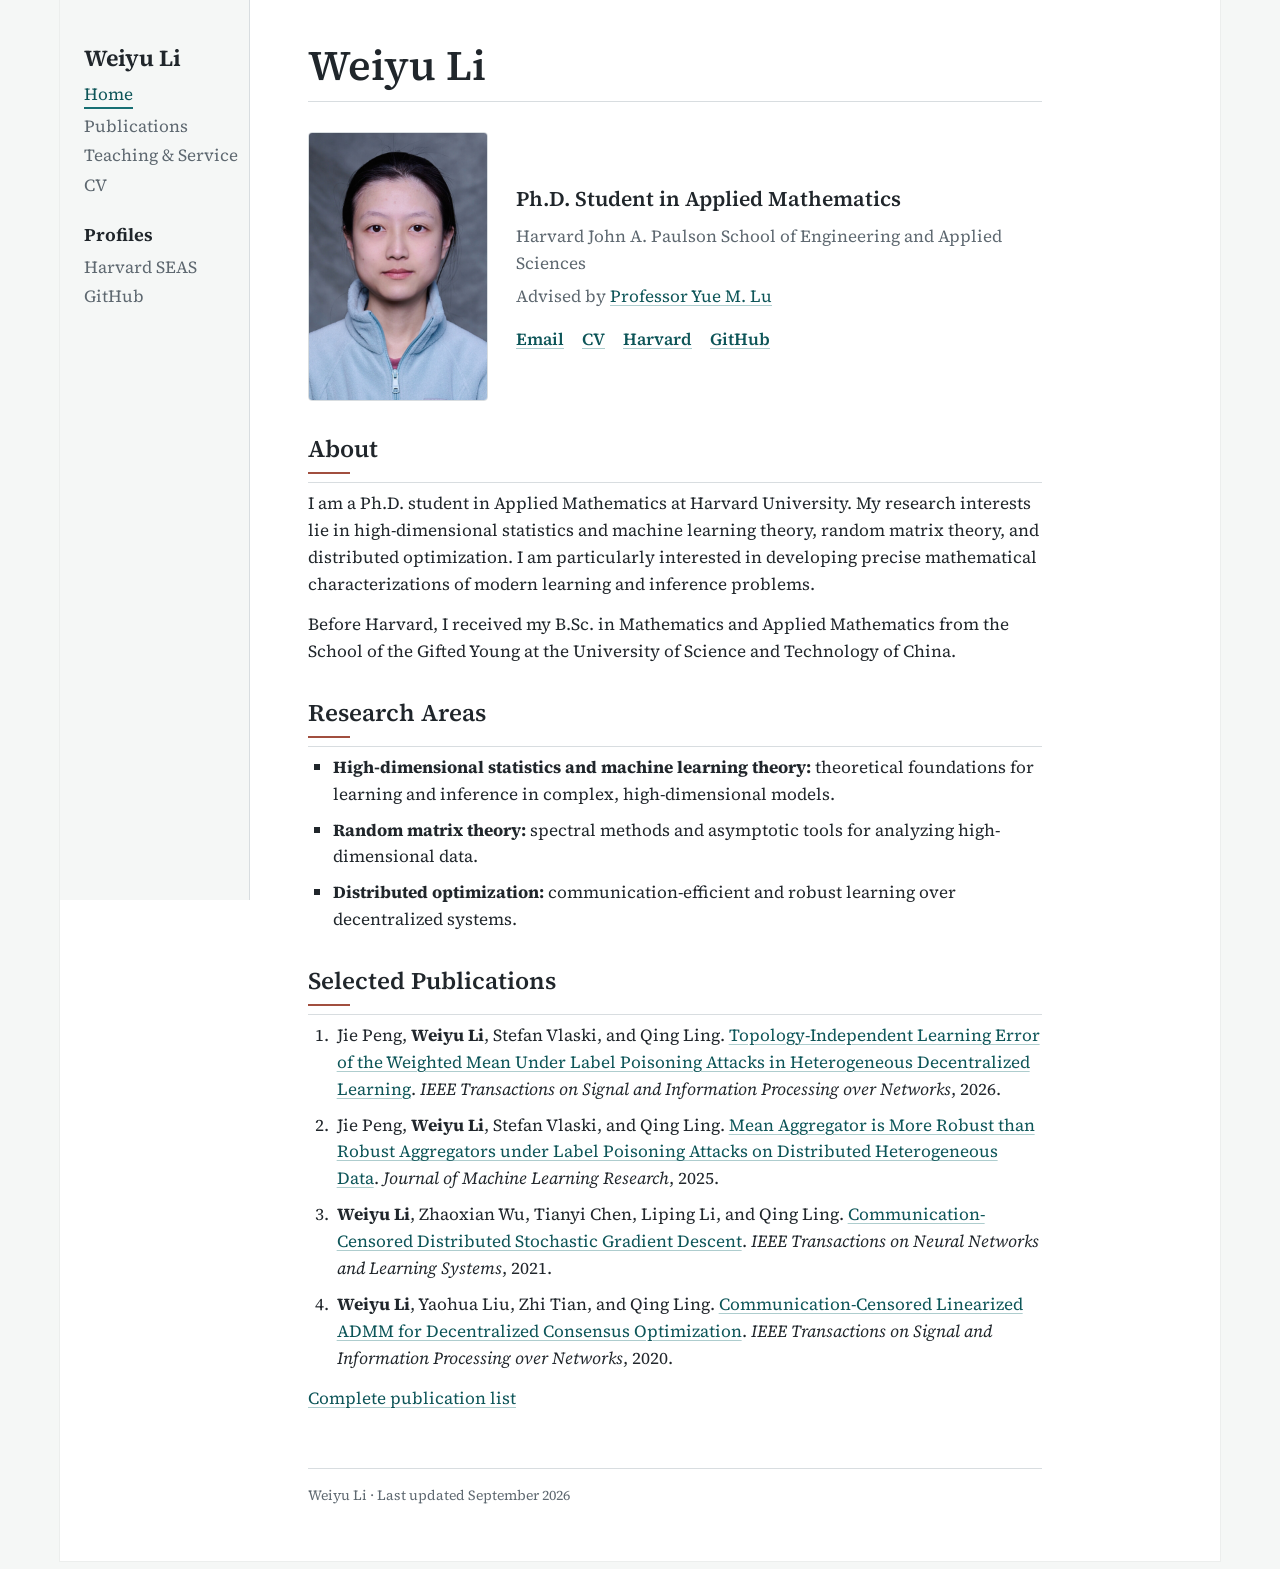
==== index.html @ 2304e321 "Build academic website Add a responsive Jemdoc site with publications, teaching and service, CV, and" ====
<!DOCTYPE html>
<html lang="en">
<head>
<meta charset="utf-8">
<meta name="generator" content="jemdoc, see https://www.cvxgrp.org/jemdoc-cvx/index.html">
<link rel="stylesheet" href="jemdoc-cvx.css">
<link rel="stylesheet" href="site.css">
<title>Weiyu Li</title>
</head>
<body>
<div id="tlayout">
<nav id="layout-menu">
<div class="menu-category">Weiyu Li</div>
<div class="menu-item"><a href="index.html" class="current">Home</a></div>
<div class="menu-item"><a href="publications.html">Publications</a></div>
<div class="menu-item"><a href="teaching.html">Teaching&nbsp;&amp;&nbsp;Service</a></div>
<div class="menu-item"><a href="cv.html">CV</a></div>
<div class="menu-category">Profiles</div>
<div class="menu-item"><a href="https://seas.harvard.edu/person/weiyu-li" target="blank">Harvard&nbsp;SEAS</a></div>
<div class="menu-item"><a href="https://github.com/Weiyu-USTC" target="blank">GitHub</a></div>
</nav>
<main id="layout-content">
<div id="toptitle">
<h1>Weiyu Li</h1>
</div>
<div class="profile-intro">
  <img class="profile-photo" src="assets/weiyu-li.jpg" alt="Portrait of Weiyu Li">
  <div class="profile-copy">
    <p class="role">Ph.D. Student in Applied Mathematics</p>
    <p>Harvard John A. Paulson School of Engineering and Applied Sciences</p>
    <p>Advised by <a href="https://lu.seas.harvard.edu/">Professor Yue M. Lu</a></p>
    <nav class="profile-links" aria-label="Academic profiles">
      <a href="mailto:weiyuli@g.harvard.edu">Email</a>
      <a href="assets/Weiyu_Li_CV.pdf">CV</a>
      <a href="https://seas.harvard.edu/person/weiyu-li">Harvard</a>
      <a href="https://github.com/Weiyu-USTC">GitHub</a>
    </nav>
  </div>
</div>
<h2>About</h2>
<p>I am a Ph.D. student in Applied Mathematics at Harvard University. My research
interests lie in high-dimensional statistics and machine learning theory,
random matrix theory, and distributed optimization. I am particularly
interested in developing precise mathematical characterizations of modern
learning and inference problems.
</p>
<p>Before Harvard, I received my B.Sc. in Mathematics and Applied Mathematics
from the School of the Gifted Young at the University of Science and Technology
of China.
</p>
<h2>Research Areas</h2>
<ul>
<li><p><b>High-dimensional statistics and machine learning theory:</b> theoretical
foundations for learning and inference in complex, high-dimensional models.
</p>
</li>
<li><p><b>Random matrix theory:</b> spectral methods and asymptotic tools for analyzing
high-dimensional data.
</p>
</li>
<li><p><b>Distributed optimization:</b> communication-efficient and robust learning over
decentralized systems.
</p>
</li>
</ul>
<h2>Selected Publications</h2>
<ol>
<li><p>Jie Peng, <b>Weiyu Li</b>, Stefan Vlaski, and Qing Ling. <a href="https://ieeexplore.ieee.org/document/11603310" target=&ldquo;blank&rdquo;>Topology-Independent Learning Error of the Weighted Mean Under Label Poisoning Attacks in Heterogeneous Decentralized Learning</a>. <i>IEEE Transactions on Signal and Information Processing over Networks</i>, 2026.
</p>
</li>
<li><p>Jie Peng, <b>Weiyu Li</b>, Stefan Vlaski, and Qing Ling. <a href="https://jmlr.org/papers/v26/24-1307.html" target=&ldquo;blank&rdquo;>Mean Aggregator is More Robust than Robust Aggregators under Label Poisoning Attacks on Distributed Heterogeneous Data</a>. <i>Journal of Machine Learning Research</i>, 2025.
</p>
</li>
<li><p><b>Weiyu Li</b>, Zhaoxian Wu, Tianyi Chen, Liping Li, and Qing Ling. <a href="https://doi.org/10.1109/TNNLS.2021.3083655" target=&ldquo;blank&rdquo;>Communication-Censored Distributed Stochastic Gradient Descent</a>. <i>IEEE Transactions on Neural Networks and Learning Systems</i>, 2021.
</p>
</li>
<li><p><b>Weiyu Li</b>, Yaohua Liu, Zhi Tian, and Qing Ling. <a href="https://ieeexplore.ieee.org/document/8926528" target=&ldquo;blank&rdquo;>Communication-Censored Linearized ADMM for Decentralized Consensus Optimization</a>. <i>IEEE Transactions on Signal and Information Processing over Networks</i>, 2020.
</p>
</li>
</ol>
<p><a href="publications.html" target=&ldquo;blank&rdquo;>Complete publication list</a>
</p>
<footer class="site-footer">Weiyu Li &middot; Last updated September 2026</footer>
</main>
</div>
</body>
</html>
---- jemdoc-cvx.css ----
/* jemdoc-cvx default theme.
 *
 * Modernizes the original jemdoc.css palette and typography while keeping
 * the same selectors and overall layout intact. Self-contained: copy this
 * file (and the adjacent fonts/ directory) next to your output html.
 *
 * Changes from the legacy jemdoc.css:
 *   - Body type: Source Serif 4 (variable, woff2, self-hosted), replaces Georgia.
 *   - Mono: JetBrains Mono (variable, woff2, self-hosted), replaces Monaco.
 *   - Inline `+code+` background: cool light gray (was the iconic yellow).
 *   - Background: very subtle warm off-white (was pure white).
 *   - Heading / link color: muted slate-blue (was a more saturated steel-blue).
 *   - Heading underline: lifted to a softer gray.
 */

@font-face {
	font-family: "Source Serif 4";
	src: url("fonts/source-serif-4-latin-wght-normal.woff2") format("woff2-variations");
	font-weight: 200 900;
	font-style: normal;
	font-display: swap;
}

@font-face {
	font-family: "Source Serif 4";
	src: url("fonts/source-serif-4-latin-wght-italic.woff2") format("woff2-variations");
	font-weight: 200 900;
	font-style: italic;
	font-display: swap;
}

@font-face {
	font-family: "JetBrains Mono";
	src: url("fonts/jetbrains-mono-latin-wght-normal.woff2") format("woff2-variations");
	font-weight: 100 800;
	font-style: normal;
	font-display: swap;
}

#tlayout {
	display: grid;
	grid-template-columns: auto minmax(0, 1fr);
	background: #fbfaf7;
}

body {
	background: #fbfaf7;
	color: #1f1f1f;
	font-family: "Source Serif 4", Georgia, "Times New Roman", serif;
	padding-bottom: 8px;
	margin: 0;
}

#layout-menu {
	background: #f3f1ec;
	border: 1px solid #e1ddd3;
	padding-top: 0.5em;
	padding-left: 8px;
	padding-right: 8px;
	font-size: 1.0em;
	white-space: nowrap;
	text-align: left;
}

#layout-content {
	padding-top: 0.0em;
	padding-left: 1.0em;
	padding-right: 1.0em;
	border: none;
	background: #fbfaf7;
	text-align: left;
}

#layout-menu a {
	line-height: 1.5em;
	margin-left: 0.5em;
}

code {
	background: #eef0f4;
	padding: 0.05em 0.25em;
	border-radius: 3px;
}

pre, code {
	font-size: 90%;
	font-family: "JetBrains Mono", Menlo, Consolas, monospace;
}

pre code {
	/* Inside <pre> blocks, drop the inline-code chip styling. */
	background: transparent;
	padding: 0;
	border-radius: 0;
}

a, a > code {
	color: #3a5a80;
	text-decoration: none;
}

a:hover {
	border-bottom: 1px #8a9cb1 dotted;
}

#layout-menu a.current:link, #layout-menu a.current:visited {
	color: #2a4566;
	border-bottom: 1px #8a9cb1 solid;
}
#layout-menu a:link, #layout-menu a:visited, #layout-menu a:hover {
	color: #5a7da3;
	text-decoration: none;
}
#layout-menu a:hover {
	text-decoration: none;
}

div.menu-category {
	border-bottom: 1px solid #b8b3a8;
	margin-top: 0.8em;
	padding-top: 0.2em;
	padding-bottom: 0.1em;
	font-weight: bold;
}

div.menu-item {
	padding-left: 16px;
	text-indent: -16px;
}

div#toptitle {
	padding-bottom: 0.2em;
	margin-bottom: 1.5em;
	border-bottom: 3px double #c8c2b3;
}

/* Reduce space if we begin the page with a title. */
div#toptitle + h2, div#toptitle + h3 {
	margin-top: -0.7em;
}

div#subtitle {
	margin-top: 0.0em;
	margin-bottom: 0.0em;
	padding-top: 0em;
	padding-bottom: 0.1em;
}

em {
	font-style: italic;
}

strong {
	font-weight: bold;
}


h1, h2, h3 {
	color: #3a5a80;
	margin-top: 0.7em;
	margin-bottom: 0.3em;
	padding-bottom: 0.2em;
	line-height: 1.0;
	padding-top: 0.5em;
	border-bottom: 1px solid #d4d4d0;
}

h1 {
	font-size: 165%;
}

h2 {
	padding-top: 0.8em;
	font-size: 125%;
}

h2 + h3 {
	padding-top: 0.2em;
}

h3 {
	font-size: 110%;
	border-bottom: none;
}

p {
	margin-top: 0.0em;
	margin-bottom: 0.8em;
	padding: 0;
	line-height: 1.4;
}

pre {
	padding: 0;
	margin: 0;
}

div#footer {
	font-size: small;
	border-top: 1px solid #d4d4d0;
	padding-top: 0.1em;
	margin-top: 4.0em;
	color: #b8b3a8;
}

div#footer a {
	color: #8a9cb1;
}

div#footer-text {
	float: left;
	padding-bottom: 8px;
}

ul, ol, dl {
	margin-top: 0.2em;
	padding-top: 0;
	margin-bottom: 0.8em;
}

dt {
	margin-top: 0.5em;
	margin-bottom: 0;
}

dl {
	margin-left: 20px;
}

dd {
	color: #2a2a2a;
}

dd > *:first-child {
	margin-top: 0;
}

ul {
	list-style-position: outside;
	list-style-type: square;
}

p + ul, p + ol {
	margin-top: -0.5em;
}

li ul, li ol {
	margin-top: -0.3em;
}

ol {
	list-style-position: outside;
	list-style-type: decimal;
}

li p, dd p {
	margin-bottom: 0.3em;
}


ol ol {
	list-style-type: lower-alpha;
}

ol ol ol {
	list-style-type: lower-roman;
}

p + div.codeblock {
	margin-top: -0.6em;
}

div.codeblock, div.infoblock {
	margin-right: 0%;
	margin-top: 1.2em;
	margin-bottom: 1.3em;
}

div.blocktitle {
	font-weight: bold;
	color: #b86c52;
	margin-top: 1.2em;
	margin-bottom: 0.1em;
}

div.blockcontent {
	border: 1px solid #dcd6c8;
	padding: 0.3em 0.5em;
}

div.infoblock > div.blockcontent {
	background: #fbf6e8;
}

div.blockcontent p + ul, div.blockcontent p + ol {
	margin-top: 0.4em;
}

div.infoblock p {
	margin-bottom: 0em;
}

div.infoblock li p, div.infoblock dd p {
	margin-bottom: 0.5em;
}

div.infoblock p + p {
	margin-top: 0.8em;
}

div.codeblock > div.blockcontent {
	background: #f3f1ec;
}

span.pycommand {
	color: #1c5078;
}

span.statement {
	color: #4a8a4a;
}
span.builtin {
	color: #3a5a80;
}
span.special {
	color: #a85c4a;
}
span.operator {
	color: #a85c4a;
}
span.error {
	color: #b04848;
}
span.comment, span.comment > *, span.string, span.string > * {
	color: #7a7770;
}

@media print {
	#layout-menu {
		display: none;
	}

}

#fwtitle {
	margin: 2px;
}

#fwtitle #toptitle {
	padding-left: 0.5em;
	margin-bottom: 0.5em;
}

#layout-content h1:first-child, #layout-content h2:first-child, #layout-content h3:first-child {
	margin-top: -0.7em;
}

div#toptitle h1, #layout-content div#toptitle h1 {
	margin-bottom: 0.0em;
	padding-bottom: 0.1em;
	padding-top: 0;
	margin-top: 0.5em;
	border-bottom: none;
}

.eqwl {
	text-align: center;
	padding-top: 0.6em;
	padding-bottom: 0.2em;
	margin: 0;
}

table {
	border: 2px solid #2a2a2a;
	border-collapse: collapse;
}

td {
	padding: 2px;
	padding-left: 0.5em;
	padding-right: 0.5em;
	text-align: center;
	border: 1px solid #b8b3a8;
}

table + table {
	margin-top: 1em;
}

tr.heading {
	font-weight: bold;
	border-bottom: 2px solid #2a2a2a;
}

img {
	border: none;
}

table.imgtable, table.imgtable td {
	border: none;
	text-align: left;
}
---- site.css ----
:root {
  --ink: #20262b;
  --muted: #5e6870;
  --line: #d8dde0;
  --paper: #ffffff;
  --menu: #f5f7f6;
  --accent: #176f73;
  --accent-dark: #0d5558;
  --warm: #a14f3f;
}

html {
  background: var(--menu);
}

body {
  background: var(--menu);
  color: var(--ink);
  font-size: 17px;
}

#tlayout {
  grid-template-columns: 190px minmax(0, 1fr);
  max-width: 1160px;
  min-height: 100vh;
  margin: 0 auto;
  background: var(--paper);
  box-shadow: 0 0 0 1px rgba(32, 38, 43, 0.04);
}

#layout-menu {
  position: sticky;
  top: 0;
  align-self: start;
  min-height: 100vh;
  box-sizing: border-box;
  padding: 42px 24px;
  background: var(--menu);
  border: 0;
  border-right: 1px solid var(--line);
  white-space: normal;
}

#layout-menu a {
  display: inline-block;
  margin-left: 0;
  line-height: 1.45;
}

#layout-menu a:link,
#layout-menu a:visited,
#layout-menu a:hover {
  color: var(--muted);
}

#layout-menu a.current:link,
#layout-menu a.current:visited {
  color: var(--accent-dark);
  border-bottom: 2px solid var(--accent);
}

div.menu-category {
  margin: 24px 0 8px;
  padding: 0;
  color: var(--ink);
  border: 0;
  font-size: 18px;
  font-weight: 650;
}

div.menu-category:first-child {
  margin-top: 0;
  font-size: 23px;
}

div.menu-item {
  margin: 5px 0;
  padding: 0;
  text-indent: 0;
}

#layout-content {
  width: min(100%, 850px);
  box-sizing: border-box;
  padding: 42px 58px 56px;
  background: var(--paper);
}

div#toptitle {
  margin-bottom: 30px;
  padding: 0 0 13px;
  border-bottom: 1px solid var(--line);
}

div#toptitle h1,
#layout-content div#toptitle h1 {
  margin: 0;
  padding: 0;
  color: var(--ink);
  font-size: 42px;
  font-weight: 580;
  line-height: 1.1;
}

h1,
h2,
h3 {
  color: var(--ink);
  letter-spacing: 0;
}

h2 {
  margin-top: 34px;
  padding: 0 0 8px;
  border-bottom: 1px solid var(--line);
  font-size: 24px;
  font-weight: 600;
  line-height: 1.2;
}

h2::after {
  display: block;
  width: 42px;
  margin-top: 8px;
  border-bottom: 2px solid var(--warm);
  content: "";
}

p,
li {
  line-height: 1.58;
}

a,
a > code {
  color: var(--accent-dark);
  text-decoration: underline;
  text-decoration-color: rgba(23, 111, 115, 0.35);
  text-decoration-thickness: 1px;
  text-underline-offset: 3px;
}

a:hover {
  color: var(--warm);
  border: 0;
  text-decoration-color: var(--warm);
}

ul,
ol {
  padding-left: 1.45em;
}

li {
  margin-bottom: 9px;
}

ol li {
  padding-left: 4px;
}

.profile-intro {
  display: grid;
  grid-template-columns: 178px minmax(0, 1fr);
  gap: 30px;
  align-items: center;
  margin-bottom: 26px;
}

.profile-photo {
  display: block;
  width: 178px;
  aspect-ratio: 2 / 3;
  object-fit: cover;
  object-position: center top;
  border: 1px solid var(--line);
  border-radius: 4px;
}

.profile-copy p {
  margin: 0 0 6px;
  color: var(--muted);
}

.profile-copy .role {
  margin-bottom: 8px;
  color: var(--ink);
  font-size: 21px;
  font-weight: 600;
}

.profile-links {
  display: flex;
  flex-wrap: wrap;
  gap: 8px 18px;
  margin-top: 17px;
}

.profile-links a {
  font-weight: 600;
}

.download-line {
  margin: 20px 0 30px;
}

.download-link {
  display: inline-block;
  padding: 9px 0 7px;
  border-bottom: 2px solid var(--accent);
  font-weight: 650;
  text-decoration: none;
}

.site-footer {
  margin-top: 56px;
  padding-top: 16px;
  color: var(--muted);
  border-top: 1px solid var(--line);
  font-size: 14px;
}

@media print {
  #tlayout {
    display: block;
    box-shadow: none;
  }

  #layout-content {
    max-width: none;
    padding: 0;
  }
}

@media (max-width: 760px) {
  body {
    font-size: 16px;
  }

  #tlayout {
    display: block;
    min-height: 0;
  }

  #layout-menu {
    position: static;
    min-height: 0;
    padding: 18px 22px 16px;
    border-right: 0;
    border-bottom: 1px solid var(--line);
  }

  div.menu-category {
    display: none;
  }

  div.menu-category:first-child {
    display: block;
    margin: 0 0 10px;
    font-size: 21px;
  }

  div.menu-item {
    display: inline-block;
    margin: 0 17px 5px 0;
  }

  #layout-content {
    width: 100%;
    padding: 30px 22px 42px;
  }

  div#toptitle h1,
  #layout-content div#toptitle h1 {
    font-size: 34px;
  }

  .profile-intro {
    grid-template-columns: 132px minmax(0, 1fr);
    gap: 20px;
  }

  .profile-photo {
    width: 132px;
  }

  .profile-copy .role {
    font-size: 18px;
  }
}

@media (max-width: 480px) {
  .profile-intro {
    grid-template-columns: 1fr;
    align-items: start;
  }

  .profile-photo {
    width: 148px;
  }
}
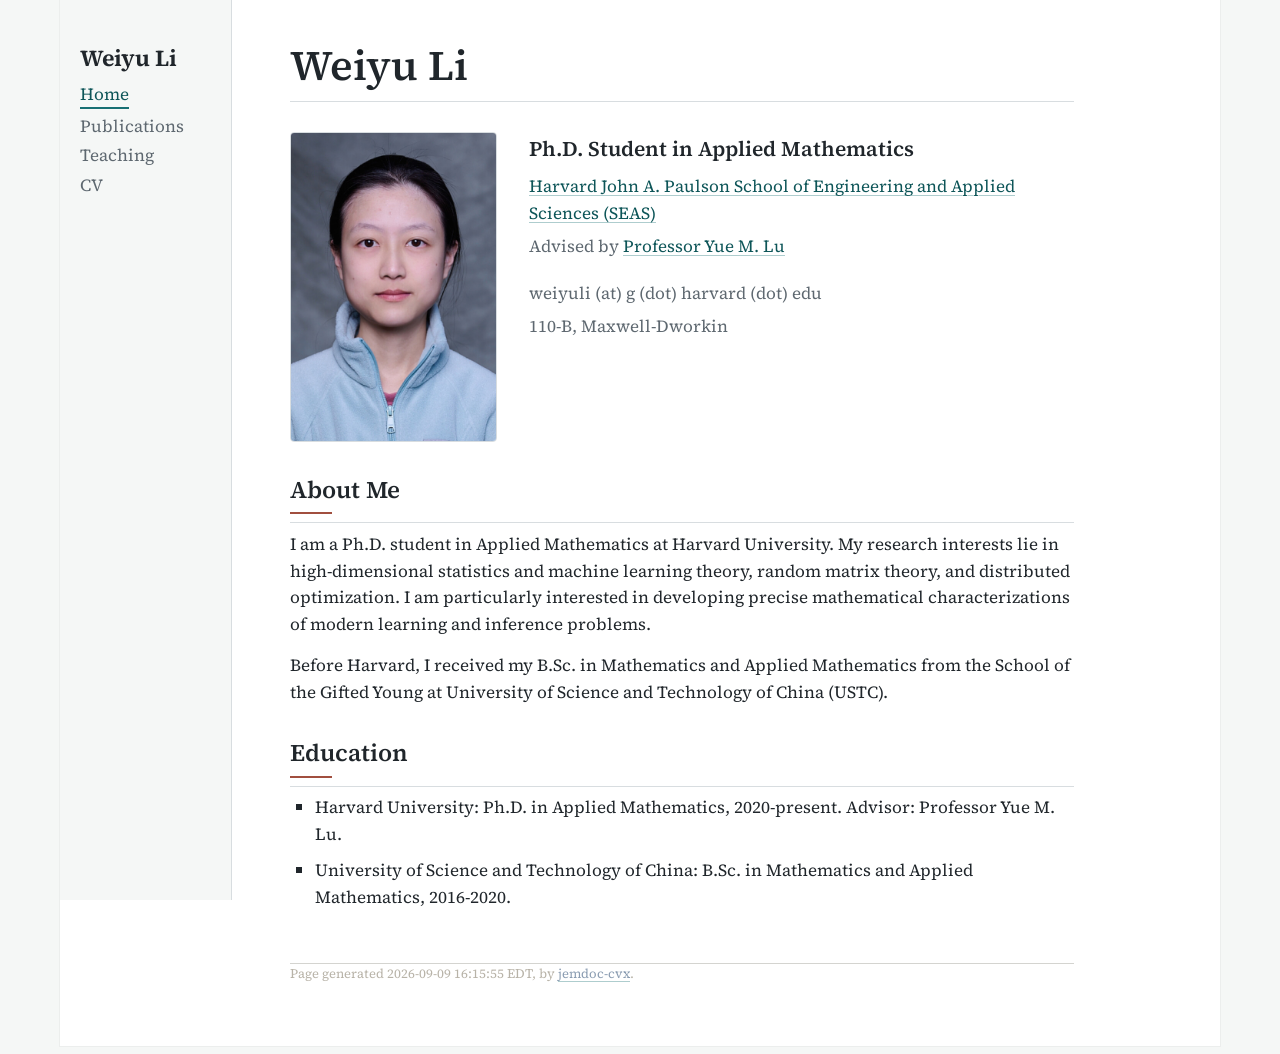
==== commit 1c083f95: "Simplify academic website layout Match the requested Jemdoc structure with a concise homepage teachi" ====
--- a/index.html
+++ b/index.html
@@ -13,11 +13,8 @@
 <div class="menu-category">Weiyu Li</div>
 <div class="menu-item"><a href="index.html" class="current">Home</a></div>
 <div class="menu-item"><a href="publications.html">Publications</a></div>
-<div class="menu-item"><a href="teaching.html">Teaching&nbsp;&amp;&nbsp;Service</a></div>
+<div class="menu-item"><a href="teaching.html">Teaching</a></div>
 <div class="menu-item"><a href="cv.html">CV</a></div>
-<div class="menu-category">Profiles</div>
-<div class="menu-item"><a href="https://seas.harvard.edu/person/weiyu-li" target="blank">Harvard&nbsp;SEAS</a></div>
-<div class="menu-item"><a href="https://github.com/Weiyu-USTC" target="blank">GitHub</a></div>
 </nav>
 <main id="layout-content">
 <div id="toptitle">
@@ -27,17 +24,15 @@
   <img class="profile-photo" src="assets/weiyu-li.jpg" alt="Portrait of Weiyu Li">
   <div class="profile-copy">
     <p class="role">Ph.D. Student in Applied Mathematics</p>
-    <p>Harvard John A. Paulson School of Engineering and Applied Sciences</p>
+    <p><a href="https://seas.harvard.edu/">Harvard John A. Paulson School of Engineering and Applied Sciences (SEAS)</a></p>
     <p>Advised by <a href="https://lu.seas.harvard.edu/">Professor Yue M. Lu</a></p>
-    <nav class="profile-links" aria-label="Academic profiles">
-      <a href="mailto:weiyuli@g.harvard.edu">Email</a>
-      <a href="assets/Weiyu_Li_CV.pdf">CV</a>
-      <a href="https://seas.harvard.edu/person/weiyu-li">Harvard</a>
-      <a href="https://github.com/Weiyu-USTC">GitHub</a>
-    </nav>
+    <div class="contact-lines">
+      <p>weiyuli (at) g (dot) harvard (dot) edu</p>
+      <p>110-B, Maxwell-Dworkin</p>
+    </div>
   </div>
 </div>
-<h2>About</h2>
+<h2>About Me</h2>
 <p>I am a Ph.D. student in Applied Mathematics at Harvard University. My research
 interests lie in high-dimensional statistics and machine learning theory,
 random matrix theory, and distributed optimization. I am particularly
@@ -45,42 +40,23 @@
 learning and inference problems.
 </p>
 <p>Before Harvard, I received my B.Sc. in Mathematics and Applied Mathematics
-from the School of the Gifted Young at the University of Science and Technology
-of China.
+from the School of the Gifted Young at University of Science and Technology
+of China (USTC).
 </p>
-<h2>Research Areas</h2>
+<h2>Education</h2>
 <ul>
-<li><p><b>High-dimensional statistics and machine learning theory:</b> theoretical
-foundations for learning and inference in complex, high-dimensional models.
+<li><p>Harvard University: Ph.D. in Applied Mathematics, 2020-present. Advisor: Professor Yue M. Lu.
 </p>
 </li>
-<li><p><b>Random matrix theory:</b> spectral methods and asymptotic tools for analyzing
-high-dimensional data.
-</p>
-</li>
-<li><p><b>Distributed optimization:</b> communication-efficient and robust learning over
-decentralized systems.
+<li><p>University of Science and Technology of China: B.Sc. in Mathematics and Applied Mathematics, 2016-2020.
 </p>
 </li>
 </ul>
-<h2>Selected Publications</h2>
-<ol>
-<li><p>Jie Peng, <b>Weiyu Li</b>, Stefan Vlaski, and Qing Ling. <a href="https://ieeexplore.ieee.org/document/11603310" target=&ldquo;blank&rdquo;>Topology-Independent Learning Error of the Weighted Mean Under Label Poisoning Attacks in Heterogeneous Decentralized Learning</a>. <i>IEEE Transactions on Signal and Information Processing over Networks</i>, 2026.
-</p>
-</li>
-<li><p>Jie Peng, <b>Weiyu Li</b>, Stefan Vlaski, and Qing Ling. <a href="https://jmlr.org/papers/v26/24-1307.html" target=&ldquo;blank&rdquo;>Mean Aggregator is More Robust than Robust Aggregators under Label Poisoning Attacks on Distributed Heterogeneous Data</a>. <i>Journal of Machine Learning Research</i>, 2025.
-</p>
-</li>
-<li><p><b>Weiyu Li</b>, Zhaoxian Wu, Tianyi Chen, Liping Li, and Qing Ling. <a href="https://doi.org/10.1109/TNNLS.2021.3083655" target=&ldquo;blank&rdquo;>Communication-Censored Distributed Stochastic Gradient Descent</a>. <i>IEEE Transactions on Neural Networks and Learning Systems</i>, 2021.
-</p>
-</li>
-<li><p><b>Weiyu Li</b>, Yaohua Liu, Zhi Tian, and Qing Ling. <a href="https://ieeexplore.ieee.org/document/8926528" target=&ldquo;blank&rdquo;>Communication-Censored Linearized ADMM for Decentralized Consensus Optimization</a>. <i>IEEE Transactions on Signal and Information Processing over Networks</i>, 2020.
-</p>
-</li>
-</ol>
-<p><a href="publications.html" target=&ldquo;blank&rdquo;>Complete publication list</a>
-</p>
-<footer class="site-footer">Weiyu Li &middot; Last updated September 2026</footer>
+<div id="footer">
+<div id="footer-text">
+Page generated 2026-09-09 16:15:55 EDT, by <a href="https://github.com/cvxgrp/jemdoc-cvx" target="blank">jemdoc-cvx</a>.
+</div>
+</div>
 </main>
 </div>
 </body>
--- a/site.css
+++ b/site.css
@@ -20,7 +20,7 @@
 }
 
 #tlayout {
-  grid-template-columns: 190px minmax(0, 1fr);
+  grid-template-columns: 172px minmax(0, 1fr);
   max-width: 1160px;
   min-height: 100vh;
   margin: 0 auto;
@@ -34,7 +34,7 @@
   align-self: start;
   min-height: 100vh;
   box-sizing: border-box;
-  padding: 42px 24px;
+  padding: 42px 20px;
   background: var(--menu);
   border: 0;
   border-right: 1px solid var(--line);
@@ -80,7 +80,7 @@
 }
 
 #layout-content {
-  width: min(100%, 850px);
+  width: min(100%, 900px);
   box-sizing: border-box;
   padding: 42px 58px 56px;
   background: var(--paper);
@@ -161,15 +161,15 @@
 
 .profile-intro {
   display: grid;
-  grid-template-columns: 178px minmax(0, 1fr);
-  gap: 30px;
-  align-items: center;
+  grid-template-columns: 205px minmax(0, 1fr);
+  gap: 34px;
+  align-items: start;
   margin-bottom: 26px;
 }
 
 .profile-photo {
   display: block;
-  width: 178px;
+  width: 205px;
   aspect-ratio: 2 / 3;
   object-fit: cover;
   object-position: center top;
@@ -189,15 +189,8 @@
   font-weight: 600;
 }
 
-.profile-links {
-  display: flex;
-  flex-wrap: wrap;
-  gap: 8px 18px;
-  margin-top: 17px;
-}
-
-.profile-links a {
-  font-weight: 600;
+.contact-lines {
+  margin-top: 20px;
 }
 
 .download-line {
@@ -299,4 +292,3 @@
     width: 148px;
   }
 }
-
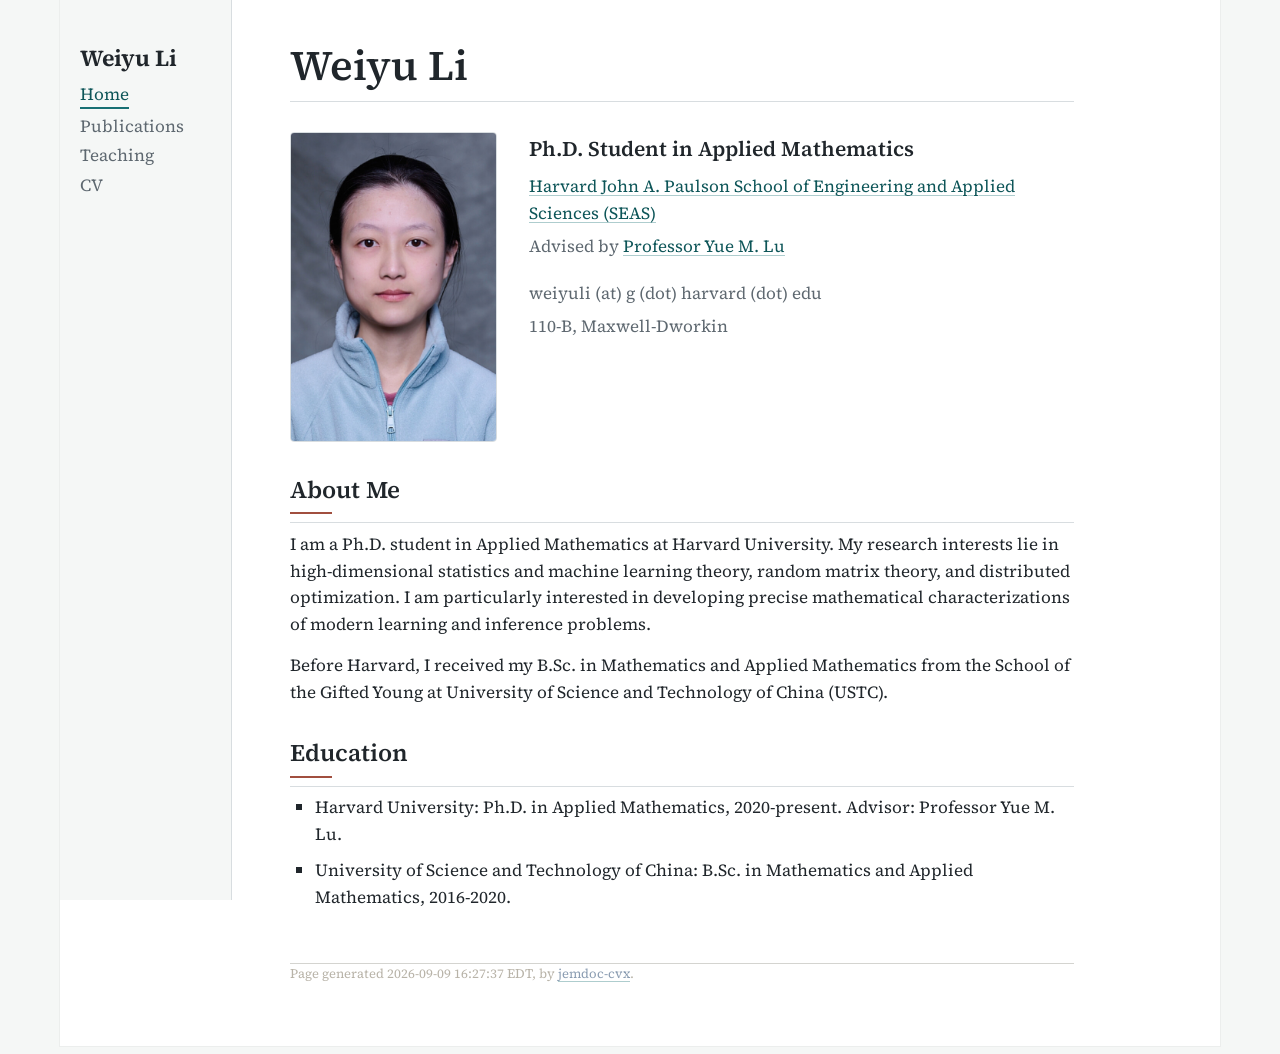
==== commit 19776701: "re-compile" ====
--- a/index.html
+++ b/index.html
@@ -54,7 +54,7 @@
 </ul>
 <div id="footer">
 <div id="footer-text">
-Page generated 2026-09-09 16:15:55 EDT, by <a href="https://github.com/cvxgrp/jemdoc-cvx" target="blank">jemdoc-cvx</a>.
+Page generated 2026-09-09 16:27:37 EDT, by <a href="https://github.com/cvxgrp/jemdoc-cvx" target="blank">jemdoc-cvx</a>.
 </div>
 </div>
 </main>
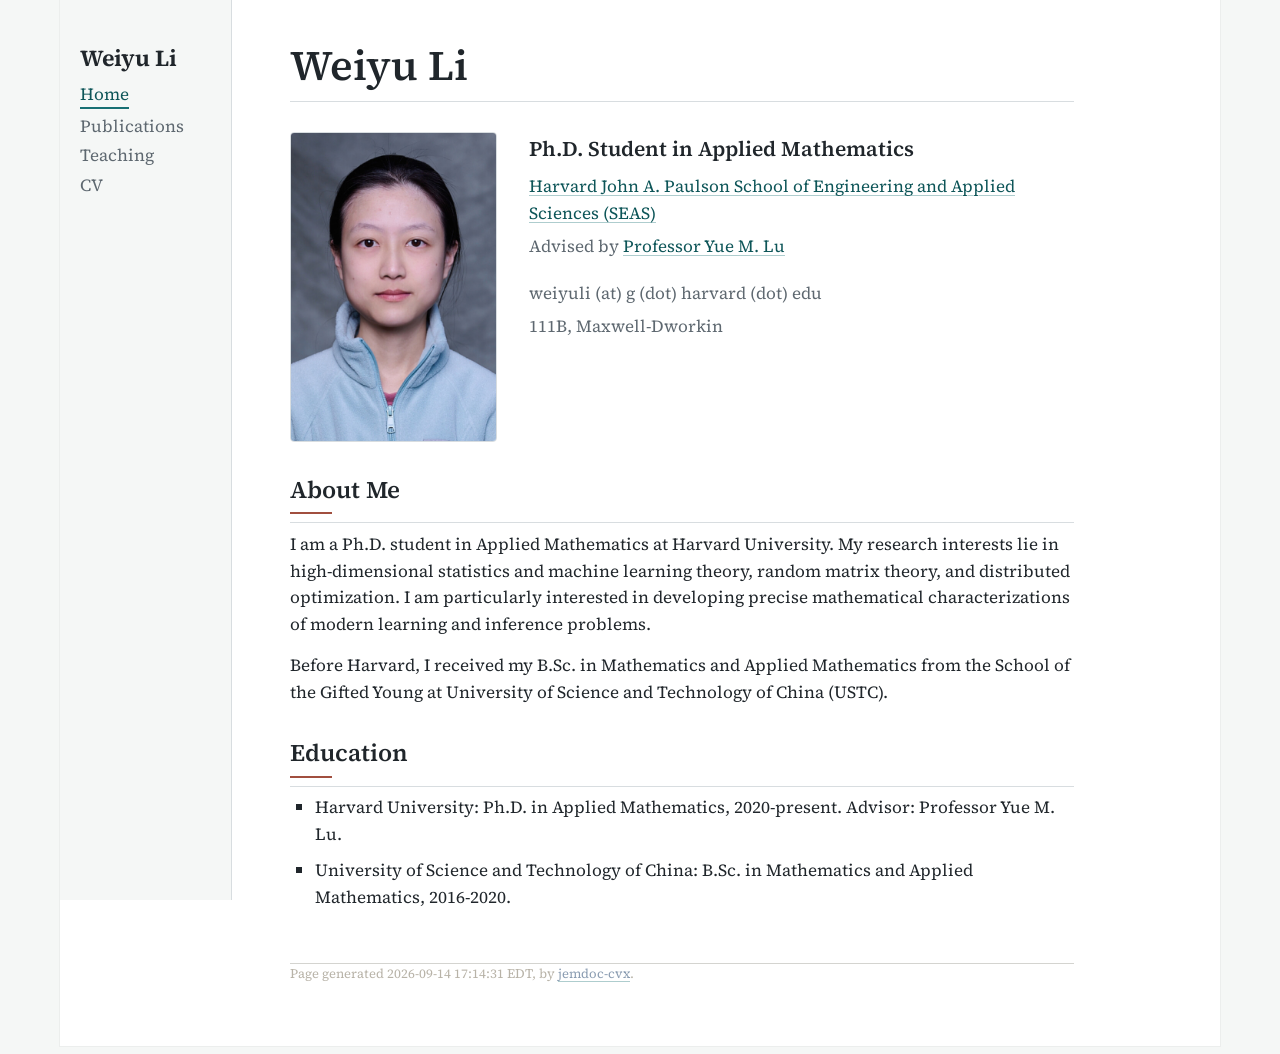
==== commit f4dbea76: "address update" ====
--- a/index.html
+++ b/index.html
@@ -28,7 +28,7 @@
     <p>Advised by <a href="https://lu.seas.harvard.edu/">Professor Yue M. Lu</a></p>
     <div class="contact-lines">
       <p>weiyuli (at) g (dot) harvard (dot) edu</p>
-      <p>110-B, Maxwell-Dworkin</p>
+      <p>111B, Maxwell-Dworkin</p>
     </div>
   </div>
 </div>
@@ -54,7 +54,7 @@
 </ul>
 <div id="footer">
 <div id="footer-text">
-Page generated 2026-09-09 16:27:37 EDT, by <a href="https://github.com/cvxgrp/jemdoc-cvx" target="blank">jemdoc-cvx</a>.
+Page generated 2026-09-14 17:14:31 EDT, by <a href="https://github.com/cvxgrp/jemdoc-cvx" target="blank">jemdoc-cvx</a>.
 </div>
 </div>
 </main>
